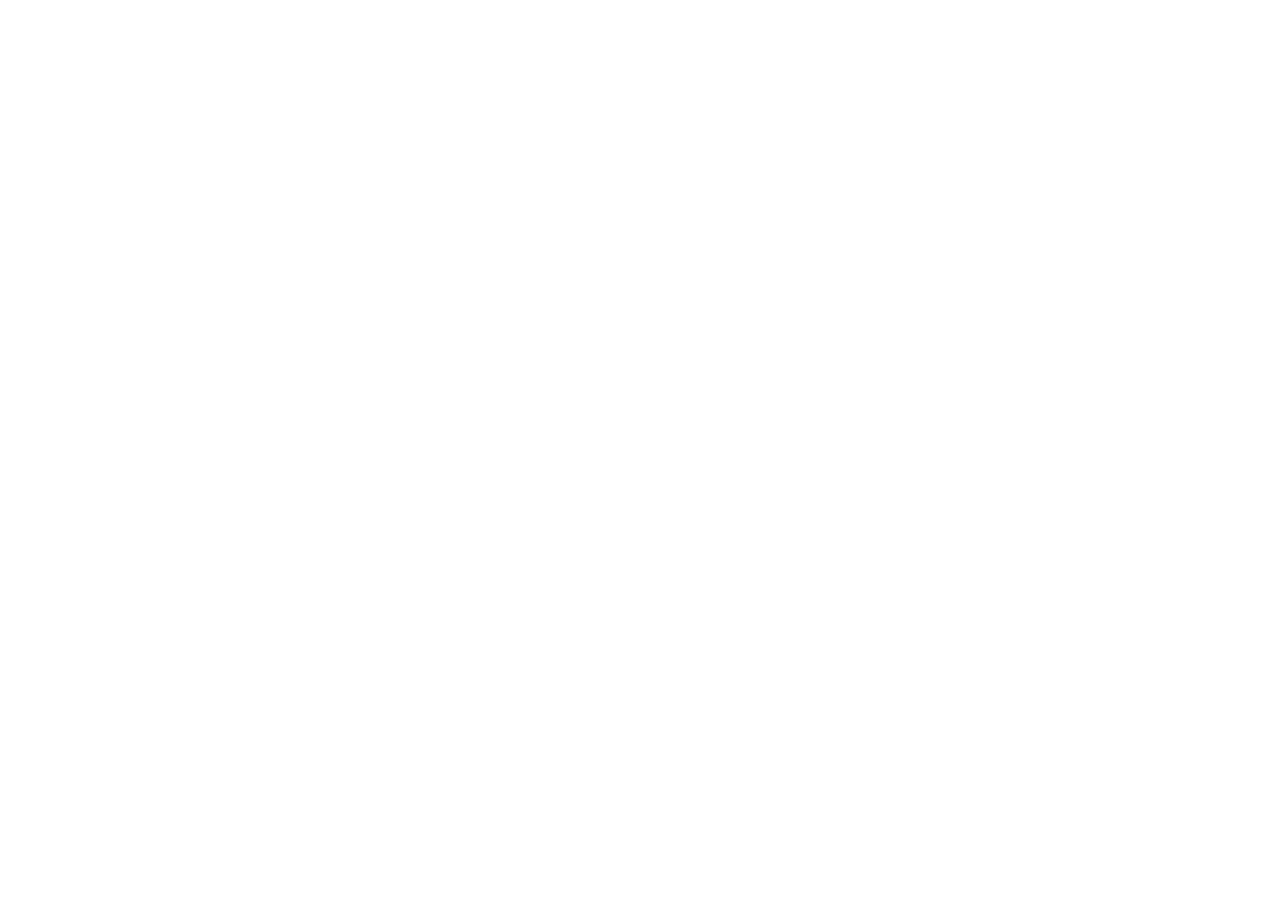
==== public/gvm.html @ c09d3ed1 "add file structure" ====
<!DOCTYPE html>
<html lang="nl">
<head>
    <meta charset="UTF-8">
    <meta http-equiv="X-UA-Compatible" content="IE=edge">
    <meta name="viewport" content="width=device-width, initial-scale=1.0">
    <title>Gevoels Model</title>
    <link rel="stylesheet" href="css/style.css">
    <script src="js/main.js" defer></script>
</head>
<body>
    
</body>
</html>
---- public/css/style.css ----
*, *::before, *::after {
  padding: 0;
  margin: 0;
  box-sizing: border-box;
}

html {
  font-size: 62.5%; /* 1rem == 10px */
}

body {
  font-size: 2rem;
}

/*# sourceMappingURL=style.css.map */
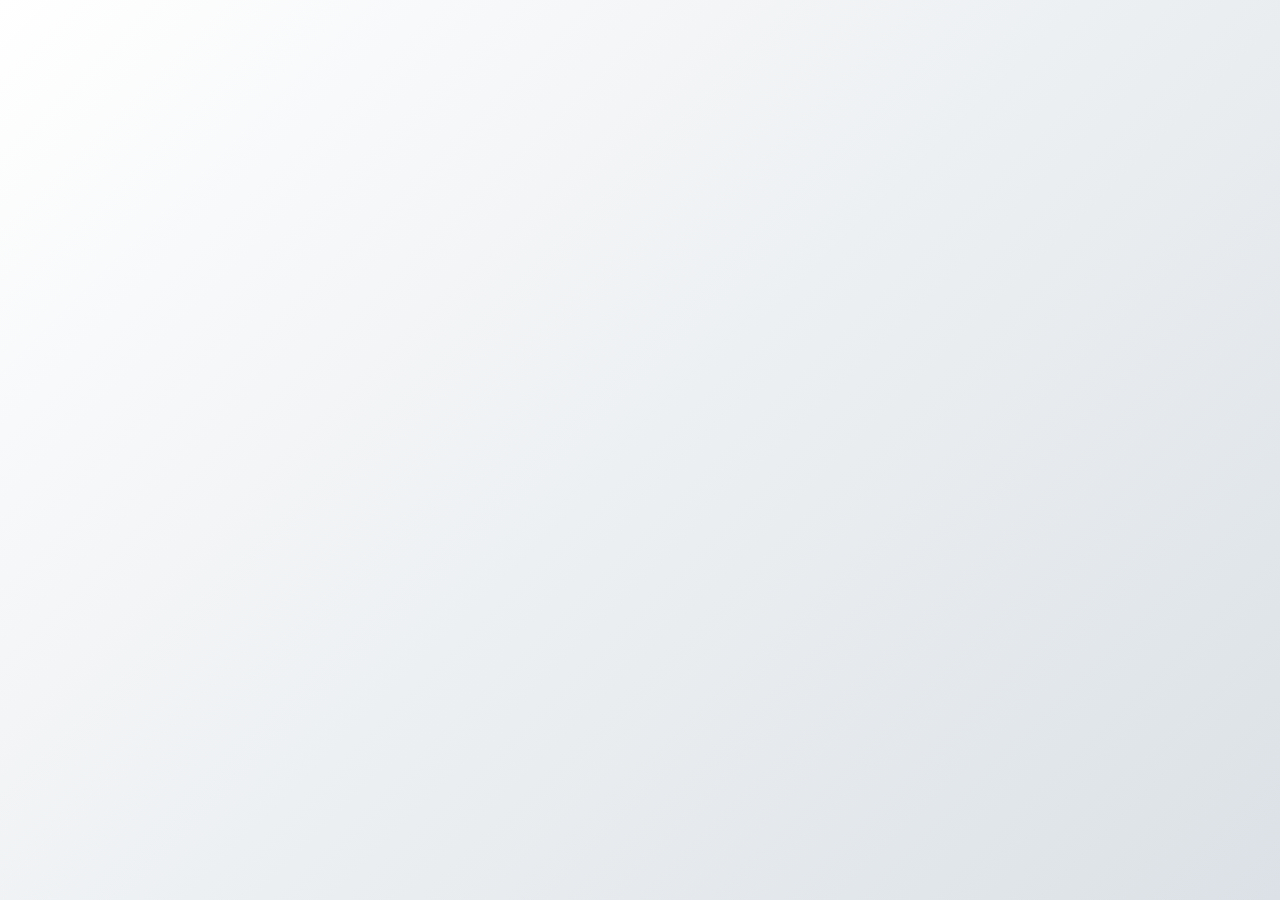
==== commit 5f7ec6c7: "add html + css header & add design improvements" ====
--- a/public/gvm.html
+++ b/public/gvm.html
@@ -7,6 +7,9 @@
     <title>Gevoels Model</title>
     <link rel="stylesheet" href="css/style.css">
     <script src="js/main.js" defer></script>
+    <link rel="preconnect" href="https://fonts.googleapis.com">
+    <link rel="preconnect" href="https://fonts.gstatic.com" crossorigin>
+    <link href="https://fonts.googleapis.com/css2?family=Ubuntu:wght@300;400;500;700&display=swap" rel="stylesheet">
 </head>
 <body>
     
--- a/public/css/style.css
+++ b/public/css/style.css
@@ -12,4 +12,36 @@
   font-size: 2rem;
 }
 
+body {
+  font-family: "Ubuntu", sans-serif;
+  background: linear-gradient(135deg, rgb(255, 255, 255) 0%, rgb(219, 225, 230) 100%);
+  min-height: 100vh;
+}
+
+.banner {
+  width: 100%;
+  height: 18rem;
+  box-shadow: 0 0 0.5rem 0 rgba(0, 0, 0, 0.1);
+  background: #fff;
+  padding-top: 1.5rem;
+  padding-bottom: 1.5rem;
+  display: flex;
+  align-items: center;
+  justify-content: center;
+}
+.banner:after {
+  content: "";
+  position: absolute;
+  top: 0;
+  left: 49.45%;
+  transform: translate(-50%);
+  width: 80.25rem;
+  height: 0.4rem;
+  background: #19aeaa;
+}
+.banner__logo {
+  padding-left: 3.6rem;
+  padding-top: 1.3rem;
+}
+
 /*# sourceMappingURL=style.css.map */
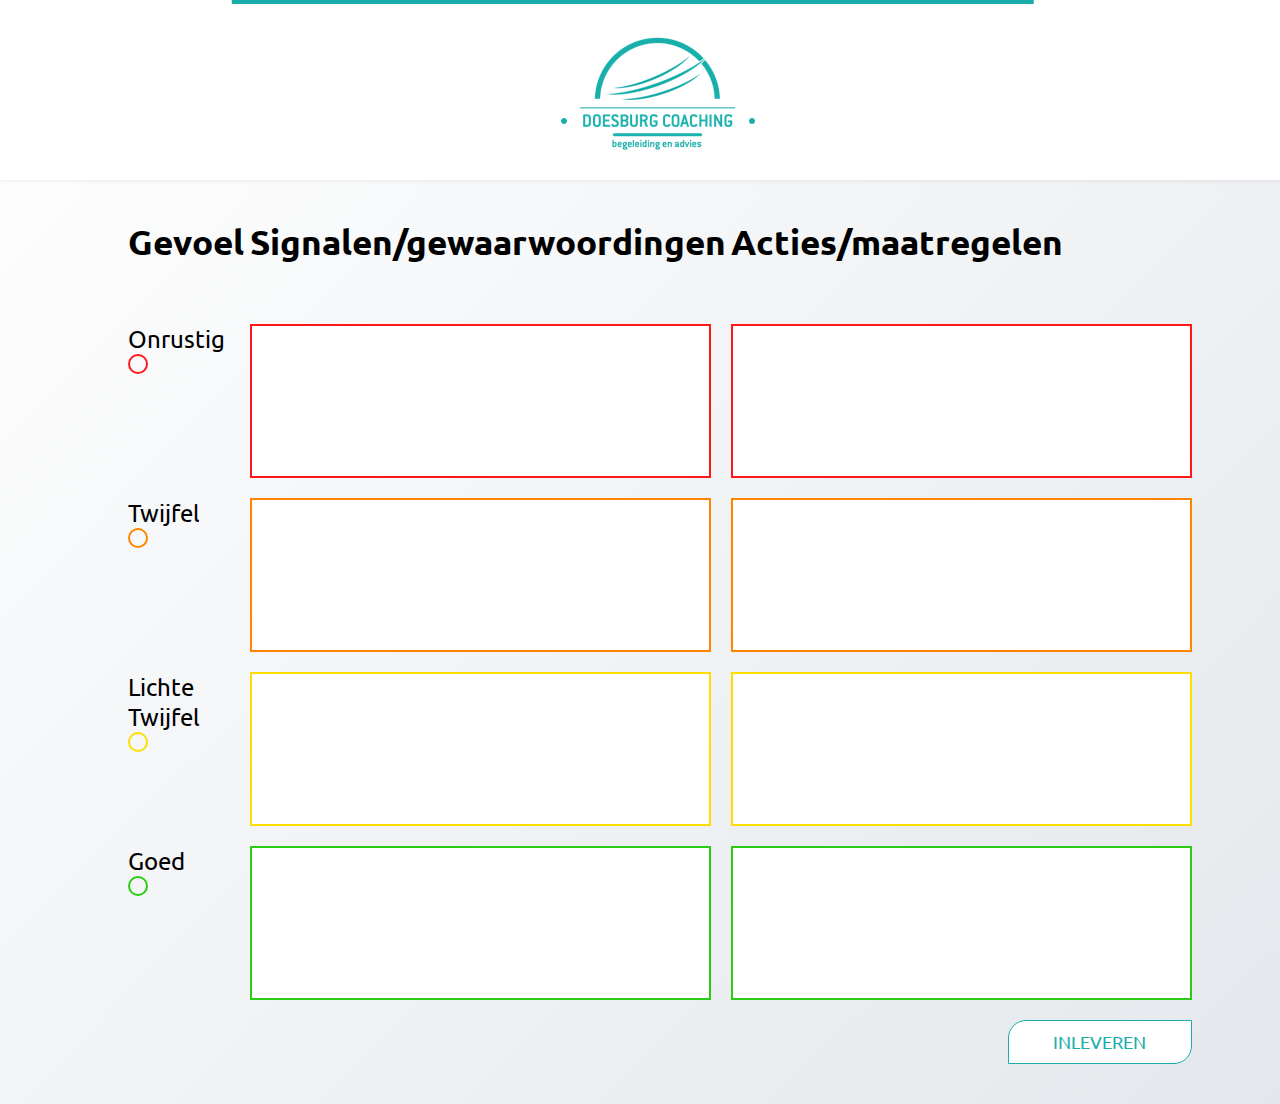
==== commit 40582219: "add gvm base model" ====
--- a/public/gvm.html
+++ b/public/gvm.html
@@ -11,7 +11,42 @@
     <link rel="preconnect" href="https://fonts.gstatic.com" crossorigin>
     <link href="https://fonts.googleapis.com/css2?family=Ubuntu:wght@300;400;500;700&display=swap" rel="stylesheet">
 </head>
-<body>
-    
+<body class="body__gvm">
+    <header class="banner">
+        <figure class="banner__logo">
+            <img src="img/site-logo-2.png" alt="" class="banner__logoImage">
+        </figure>
+    </header>
+    <section class="gvm">
+            <h2 class="gvm__gevoelItemTitle">Gevoel</h2>
+            <li class="gvm__gevoelItem gvm__gevoelItem--1">
+                Onrustig
+                <figure class="gevoelStip gevoelStip--1"></figure>
+            </li>
+            <li class="gvm__gevoelItem gvm__gevoelItem--2">
+                Twijfel
+                <figure class="gevoelStip gevoelStip--2"></figure>
+            </li>
+            <li class="gvm__gevoelItem gvm__gevoelItem--3">
+                Lichte Twijfel
+                <figure class="gevoelStip gevoelStip--3"></figure>
+            </li>
+            <li class="gvm__gevoelItem gvm__gevoelItem--4">
+                Goed
+                <figure class="gevoelStip gevoelStip--4"></figure>
+            </li>
+            <h2 class="gvm__signalenTitle">Signalen/gewaarwoordingen</h2>
+            <textarea name="" id="" cols="30" rows="10" class="gvm__signalenTextarea gvm__signalenTextarea--1"></textarea>
+            <textarea name="" id="" cols="30" rows="10" class="gvm__signalenTextarea gvm__signalenTextarea--2"></textarea>
+            <textarea name="" id="" cols="30" rows="10" class="gvm__signalenTextarea gvm__signalenTextarea--3"></textarea>
+            <textarea name="" id="" cols="30" rows="10" class="gvm__signalenTextarea gvm__signalenTextarea--4"></textarea>
+            <h2 class="gvm__actiesTitle">Acties/maatregelen</h2>
+            <textarea name="" id="" cols="30" rows="10" class="gvm__actiesTextarea gvm__actiesTextarea--1"></textarea>
+            <textarea name="" id="" cols="30" rows="10" class="gvm__actiesTextarea gvm__actiesTextarea--2"></textarea>
+            <textarea name="" id="" cols="30" rows="10" class="gvm__actiesTextarea gvm__actiesTextarea--3"></textarea>
+            <textarea name="" id="" cols="30" rows="10" class="gvm__actiesTextarea gvm__actiesTextarea--4"></textarea>
+            <button class="inleverButton info__startButton">Inleveren</button>
+
+    </section>
 </body>
 </html>--- a/public/css/style.css
+++ b/public/css/style.css
@@ -14,8 +14,12 @@
 
 body {
   font-family: "Ubuntu", sans-serif;
-  background: linear-gradient(135deg, rgb(255, 255, 255) 0%, rgb(219, 225, 230) 100%);
+  background: linear-gradient(135deg, rgb(255, 255, 255) 0%, rgb(228, 232, 236) 100%);
   min-height: 100vh;
+  font-size: 2.3rem;
+  display: flex;
+  flex-direction: column;
+  align-items: center;
 }
 
 .banner {
@@ -28,6 +32,7 @@
   display: flex;
   align-items: center;
   justify-content: center;
+  z-index: 1;
 }
 .banner:after {
   content: "";
@@ -43,5 +48,294 @@
   padding-left: 3.6rem;
   padding-top: 1.3rem;
 }
+.info {
+  min-height: calc(90vh - 18rem);
+  width: 50vw;
+  display: flex;
+  justify-content: center;
+  align-items: center;
+  flex-direction: column;
+  gap: 4rem;
+}
+.info__textWrapper {
+  width: 100%;
+  height: 100%;
+  display: flex;
+  flex-direction: column;
+  gap: 2rem;
+  text-align: center;
+}
+.info__text {
+  font-size: 2.3rem;
+  color: #5a8989;
+  font-weight: 400;
+  line-height: 1.1em;
+}
+.info__startButton {
+  font-family: "Ubuntu", sans-serif;
+  background: transparent;
+  color: #19aeaa;
+  border: 0.1rem solid #19aeaa;
+  padding: 1rem 1.4rem;
+  font-size: 1.8rem;
+  text-transform: uppercase;
+  font-weight: 400;
+  border-top-left-radius: 1.8rem;
+  border-top-right-radius: 0;
+  border-bottom-left-radius: 0;
+  border-bottom-right-radius: 1.8rem;
+  transition: all 0.3s ease-in-out;
+  cursor: pointer;
+}
+.info__startButton:hover {
+  border-top-left-radius: 0;
+  border-top-right-radius: 1.8rem;
+  border-bottom-left-radius: 1.8rem;
+  border-bottom-right-radius: 0;
+}
+
+.vragen {
+  min-height: calc(90vh - 18rem);
+  width: 50vw;
+  display: flex;
+  justify-content: center;
+  align-items: center;
+  flex-direction: column;
+  gap: 2rem;
+  color: #5a8989;
+}
+.vragen__vraagNummerWrapper {
+  display: flex;
+  justify-content: flex-start;
+  align-items: center;
+  width: 100%;
+}
+.vragen__vraagNummer {
+  font-size: 1.8rem;
+}
+.vragen__labelWrapper {
+  width: 100%;
+  font-size: 1.8rem;
+  display: flex;
+  justify-content: space-between;
+  padding-left: 2rem;
+  padding-right: 3rem;
+}
+.vragen__scoreList {
+  width: 100%;
+  display: grid;
+  grid-template-columns: 1fr 1fr 1fr 1fr 1fr 1fr 1fr;
+}
+.vragen__scoreListItem {
+  width: 100%;
+  height: 2rem;
+  list-style: none;
+  height: 6rem;
+  border: #5a8989 0.1rem solid;
+  display: flex;
+  justify-content: center;
+}
+.vragen__scoreListP {
+  align-self: center;
+  justify-self: center;
+  font-weight: 700;
+}
+.vragen__scoreListRadioBtn {
+  display: none;
+}
+.vragen__scoreButtonListWrapper {
+  width: 100%;
+  height: 100%;
+}
+.vragen__scoreButtonList {
+  width: 100%;
+  display: none;
+  grid-template-columns: 1fr 1fr 1fr 1fr 1fr 1fr 1fr;
+}
+.vragen__scoreButtonListItem {
+  width: 100%;
+  list-style: none;
+  height: 6rem;
+  display: flex;
+  justify-content: center;
+}
+.vragen__scoreButton {
+  width: 3rem;
+  aspect-ratio: 1/1;
+}
+.vragen__navButtons {
+  display: grid;
+  grid-template-columns: 1fr 1fr;
+  width: 90%;
+  margin-top: 4rem;
+}
+.vragen__navButton {
+  width: 100%;
+  height: 6rem;
+  border: 0.1rem solid #5a8989;
+  background: none;
+  font-weight: 800;
+  font-size: 2rem;
+  color: #5a8989;
+}
+.vragen__navButton:hover {
+  cursor: pointer;
+  background: rgba(25, 174, 169, 0.031372549);
+}
+.vragen__progBar {
+  width: 80%;
+  height: 2.4rem;
+  border: 0.1rem solid #5a8989;
+}
+.vragen__progBarFill {
+  overflow: hidden;
+  width: 20rem;
+  height: 100%;
+  background: #19aeaa;
+}
+.vragen__info {
+  width: 100%;
+  display: flex;
+  justify-content: center;
+  font-size: 1.8rem;
+  margin-top: 2rem;
+}
+
+.results {
+  width: 60vw;
+  display: flex;
+  flex-direction: column;
+  gap: 8rem;
+  color: #5a8989;
+  margin-bottom: 4rem;
+}
+.results__chart {
+  width: 100%;
+  height: 45rem;
+  background: blue;
+  margin-top: 4rem;
+}
+.results__infoText {
+  font-size: 2.3rem;
+  font-weight: 800;
+  line-height: 1.1em;
+}
+.results__explanation {
+  display: flex;
+  flex-direction: column;
+  gap: 2rem;
+}
+.results__explanationTitle {
+  font-size: 2.3rem;
+  font-weight: 800;
+  line-height: 1.1em;
+}
+.results__explanationText {
+  font-size: 2.3rem;
+  font-weight: 200;
+  line-height: 1.2em;
+}
+
+.gvm {
+  width: 80vw;
+  min-height: 80vh;
+  display: grid;
+  grid-template-areas: "header header1 header2" ". . ." ". . ." "item leftText rightText" "item1 leftText1 rightText1" "item2 leftText2 rightText2" "item3 leftText3 rightText3" ". . button";
+  grid-template-columns: 10% 45% 45%;
+  gap: 2rem;
+  margin-bottom: 4rem;
+  margin-top: 4rem;
+}
+.gvm__gevoelItem {
+  font-size: 2.4rem;
+  list-style: none;
+  position: relative;
+}
+.gvm__gevoelItemTitle {
+  grid-area: header;
+}
+.gvm__gevoelItem--1 {
+  grid-area: item;
+}
+.gvm__gevoelItem--2 {
+  grid-area: item1;
+}
+.gvm__gevoelItem--3 {
+  grid-area: item2;
+}
+.gvm__gevoelItem--4 {
+  grid-area: item3;
+}
+.gvm__signalenTitle {
+  grid-area: header1;
+}
+.gvm__signalenTextarea--1 {
+  grid-area: leftText;
+  border: rgb(255, 24, 24) 0.2rem solid;
+}
+.gvm__signalenTextarea--2 {
+  grid-area: leftText1;
+  border: rgb(255, 132, 0) 0.2rem solid;
+}
+.gvm__signalenTextarea--3 {
+  grid-area: leftText2;
+  border: rgb(255, 221, 0) 0.2rem solid;
+}
+.gvm__signalenTextarea--4 {
+  grid-area: leftText3;
+  border: rgb(42, 205, 20) 0.2rem solid;
+}
+.gvm__acties {
+  width: 20%;
+}
+.gvm__actiesTitle {
+  grid-area: header2;
+}
+.gvm__actiesTextarea--1 {
+  grid-area: rightText;
+  border: rgb(255, 24, 24) 0.2rem solid;
+}
+.gvm__actiesTextarea--2 {
+  grid-area: rightText1;
+  border: rgb(255, 132, 0) 0.2rem solid;
+}
+.gvm__actiesTextarea--3 {
+  grid-area: rightText2;
+  border: rgb(255, 221, 0) 0.2rem solid;
+}
+.gvm__actiesTextarea--4 {
+  grid-area: rightText3;
+  border: rgb(42, 205, 20) 0.2rem solid;
+}
+
+.inleverButton {
+  grid-area: button;
+  width: 40%;
+  justify-self: right;
+  background: white;
+}
+
+textarea {
+  resize: none;
+}
+
+.gevoelStip {
+  width: 2rem;
+  height: 2rem;
+  border: 0.2rem solid;
+  border-radius: 50%;
+}
+.gevoelStip--1 {
+  border-color: rgb(255, 24, 24);
+}
+.gevoelStip--2 {
+  border-color: rgb(255, 132, 0);
+}
+.gevoelStip--3 {
+  border-color: rgb(255, 221, 0);
+}
+.gevoelStip--4 {
+  border-color: rgb(42, 205, 20);
+}
 
 /*# sourceMappingURL=style.css.map */
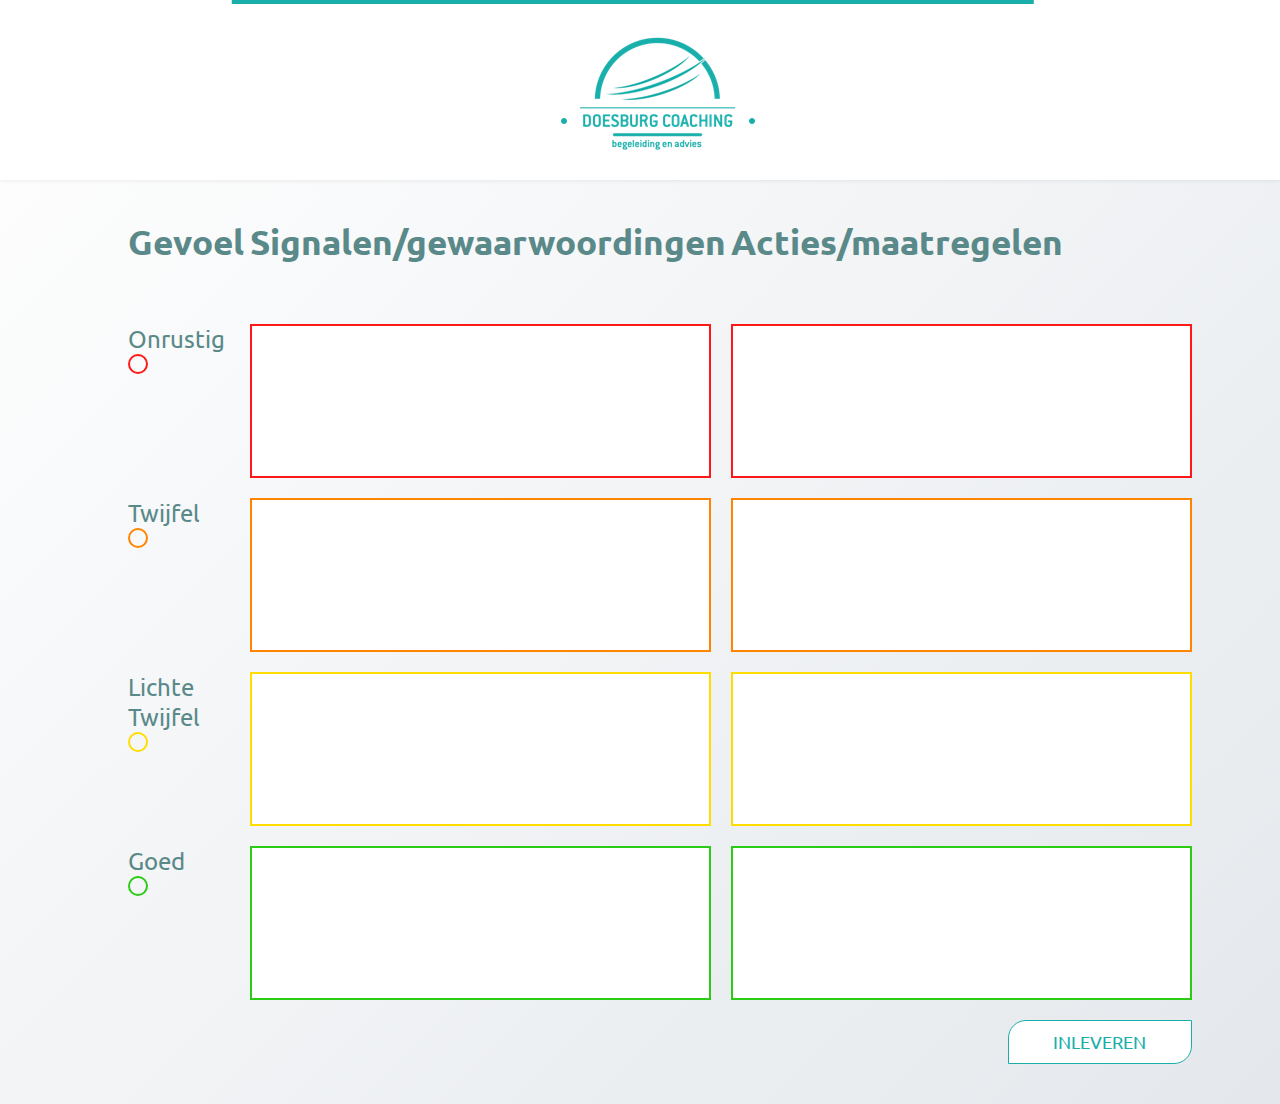
==== commit c1c1e9c3: "add finishing touches" ====
--- a/public/gvm.html
+++ b/public/gvm.html
@@ -5,48 +5,12 @@
     <meta http-equiv="X-UA-Compatible" content="IE=edge">
     <meta name="viewport" content="width=device-width, initial-scale=1.0">
     <title>Gevoels Model</title>
+    <script src="./js/gvm.js" defer></script>
     <link rel="stylesheet" href="css/style.css">
-    <script src="js/main.js" defer></script>
     <link rel="preconnect" href="https://fonts.googleapis.com">
     <link rel="preconnect" href="https://fonts.gstatic.com" crossorigin>
     <link href="https://fonts.googleapis.com/css2?family=Ubuntu:wght@300;400;500;700&display=swap" rel="stylesheet">
 </head>
 <body class="body__gvm">
-    <header class="banner">
-        <figure class="banner__logo">
-            <img src="img/site-logo-2.png" alt="" class="banner__logoImage">
-        </figure>
-    </header>
-    <section class="gvm">
-            <h2 class="gvm__gevoelItemTitle">Gevoel</h2>
-            <li class="gvm__gevoelItem gvm__gevoelItem--1">
-                Onrustig
-                <figure class="gevoelStip gevoelStip--1"></figure>
-            </li>
-            <li class="gvm__gevoelItem gvm__gevoelItem--2">
-                Twijfel
-                <figure class="gevoelStip gevoelStip--2"></figure>
-            </li>
-            <li class="gvm__gevoelItem gvm__gevoelItem--3">
-                Lichte Twijfel
-                <figure class="gevoelStip gevoelStip--3"></figure>
-            </li>
-            <li class="gvm__gevoelItem gvm__gevoelItem--4">
-                Goed
-                <figure class="gevoelStip gevoelStip--4"></figure>
-            </li>
-            <h2 class="gvm__signalenTitle">Signalen/gewaarwoordingen</h2>
-            <textarea name="" id="" cols="30" rows="10" class="gvm__signalenTextarea gvm__signalenTextarea--1"></textarea>
-            <textarea name="" id="" cols="30" rows="10" class="gvm__signalenTextarea gvm__signalenTextarea--2"></textarea>
-            <textarea name="" id="" cols="30" rows="10" class="gvm__signalenTextarea gvm__signalenTextarea--3"></textarea>
-            <textarea name="" id="" cols="30" rows="10" class="gvm__signalenTextarea gvm__signalenTextarea--4"></textarea>
-            <h2 class="gvm__actiesTitle">Acties/maatregelen</h2>
-            <textarea name="" id="" cols="30" rows="10" class="gvm__actiesTextarea gvm__actiesTextarea--1"></textarea>
-            <textarea name="" id="" cols="30" rows="10" class="gvm__actiesTextarea gvm__actiesTextarea--2"></textarea>
-            <textarea name="" id="" cols="30" rows="10" class="gvm__actiesTextarea gvm__actiesTextarea--3"></textarea>
-            <textarea name="" id="" cols="30" rows="10" class="gvm__actiesTextarea gvm__actiesTextarea--4"></textarea>
-            <button class="inleverButton info__startButton">Inleveren</button>
-
-    </section>
 </body>
 </html>--- a/public/css/style.css
+++ b/public/css/style.css
@@ -92,6 +92,19 @@
   border-top-right-radius: 1.8rem;
   border-bottom-left-radius: 1.8rem;
   border-bottom-right-radius: 0;
+  background: rgba(255, 255, 255, 0.3254901961);
+}
+
+.inleveren {
+  min-height: calc(90vh - 18rem);
+  display: flex;
+  flex-direction: column;
+  justify-content: center;
+  align-items: center;
+  gap: 2rem;
+}
+.inleveren__titel {
+  color: #5a8989;
 }
 
 .vragen {
@@ -180,7 +193,7 @@
 }
 .vragen__navButton:hover {
   cursor: pointer;
-  background: rgba(25, 174, 169, 0.031372549);
+  background: rgba(255, 255, 255, 0.3254901961);
 }
 .vragen__progBar {
   width: 80%;
@@ -200,6 +213,21 @@
   font-size: 1.8rem;
   margin-top: 2rem;
 }
+.vragen__finishButton:hover {
+  background: rgba(255, 255, 255, 0.3254901961);
+}
+.vragen__finishButton--right {
+  border-top-left-radius: 0;
+  border-top-right-radius: 1.8rem;
+  border-bottom-left-radius: 1.8rem;
+  border-bottom-right-radius: 0rem;
+}
+.vragen__finishButton--right:hover {
+  border-top-left-radius: 1.8rem;
+  border-top-right-radius: 0;
+  border-bottom-left-radius: 0;
+  border-bottom-right-radius: 1.8rem;
+}
 
 .results {
   width: 60vw;
@@ -212,8 +240,10 @@
 .results__chart {
   width: 100%;
   height: 45rem;
-  background: blue;
   margin-top: 4rem;
+  display: flex;
+  align-items: center;
+  justify-content: center;
 }
 .results__infoText {
   font-size: 2.3rem;
@@ -237,6 +267,7 @@
 }
 
 .gvm {
+  color: #5a8989;
   width: 80vw;
   min-height: 80vh;
   display: grid;
@@ -338,4 +369,45 @@
   border-color: rgb(42, 205, 20);
 }
 
+@media screen and (max-width: 81.25rem) {
+  .vragen {
+    width: 70vw;
+    margin-top: 2rem;
+  }
+}
+@media screen and (max-width: 62.5rem) {
+  .info {
+    width: 80vw;
+  }
+}
+@media screen and (max-width: 56.25rem) {
+  body {
+    overflow-x: hidden;
+  }
+  .vragen {
+    width: 90vw;
+  }
+  .vragen__vraag {
+    font-size: 100%;
+  }
+  .vragen__scoreList {
+    width: 100%;
+    display: grid;
+  }
+  .vragen__progBar {
+    width: 90%;
+  }
+  .vragen__navButtons {
+    width: 100%;
+  }
+  .info {
+    margin-top: 1rem;
+    margin-bottom: 2rem;
+    width: 90vw;
+  }
+  .results {
+    width: 80vw;
+  }
+}
+
 /*# sourceMappingURL=style.css.map */
